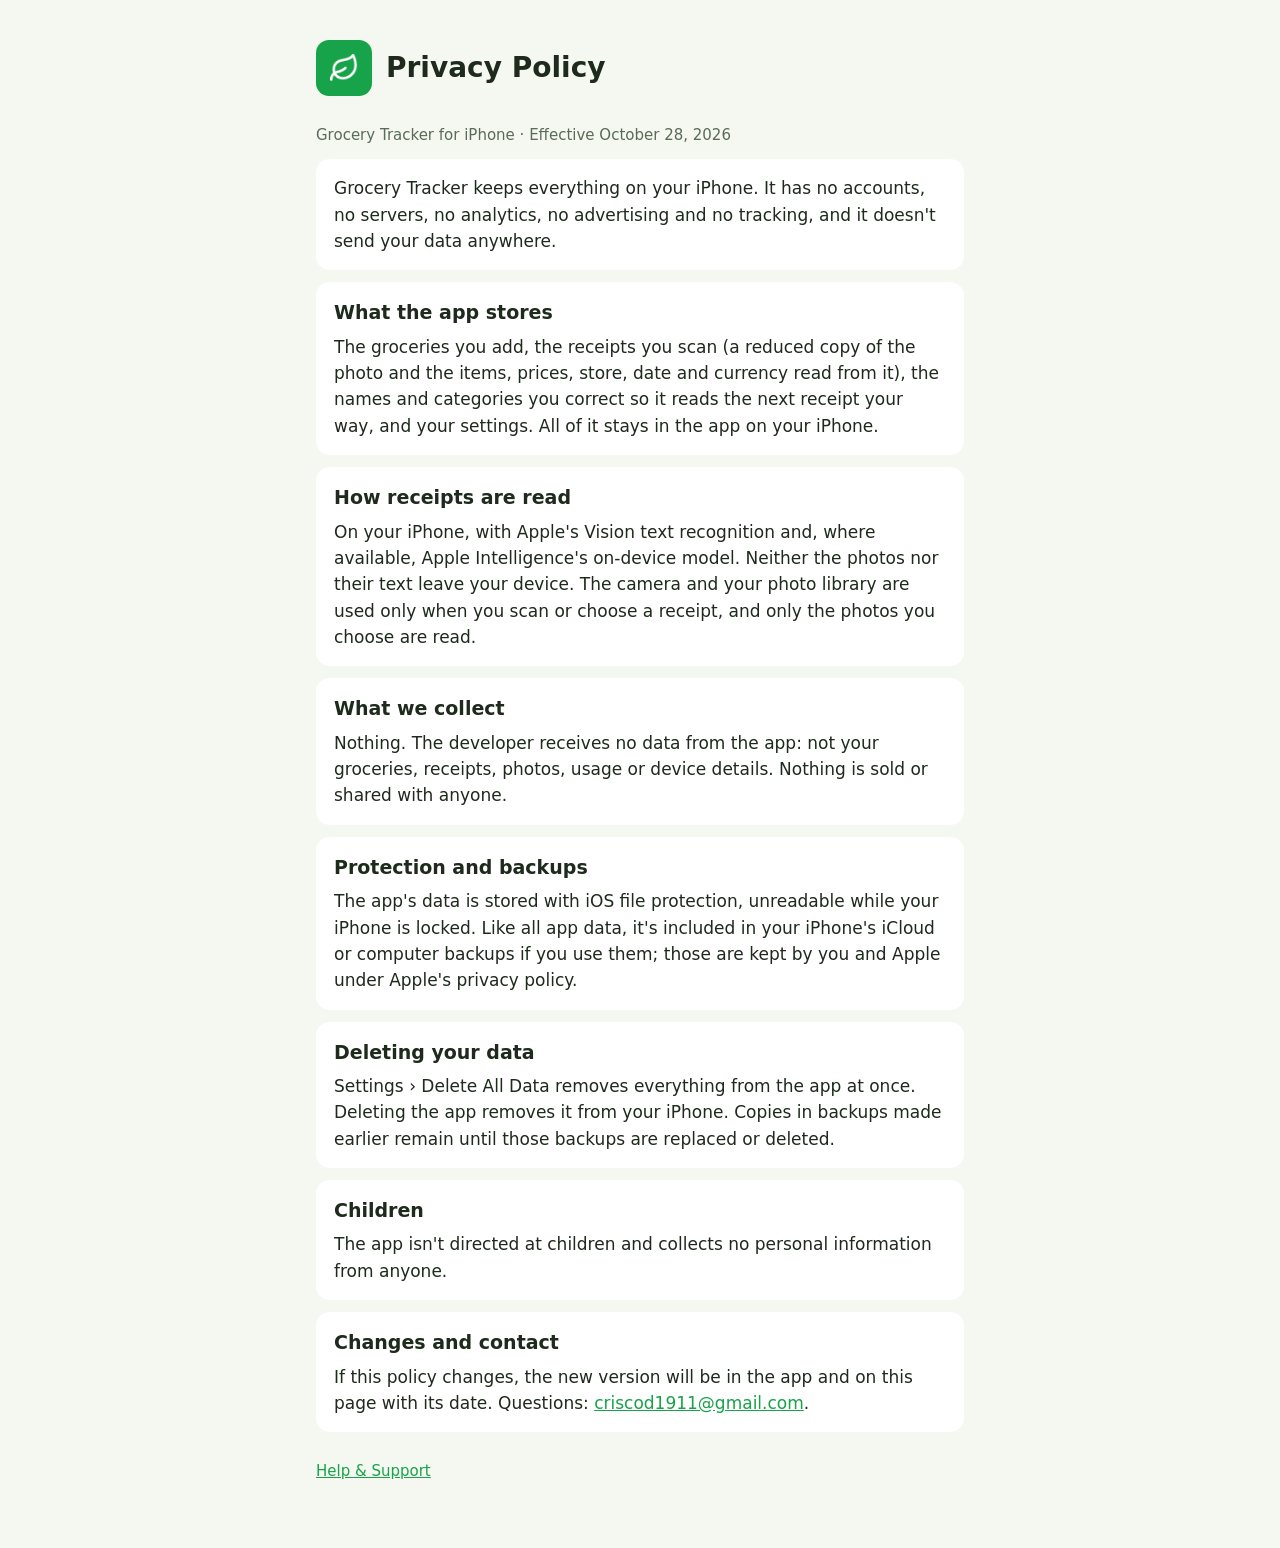
==== privacy.html @ 8bcf2699 "Grocery Tracker support and privacy pages" ====
<!doctype html>
<html lang="en">
<head>
<meta charset="utf-8">
<meta name="viewport" content="width=device-width, initial-scale=1">
<title>Privacy Policy · Grocery Tracker</title>
<link rel="stylesheet" href="style.css">
</head>
<body>
<main>
<header><img src="icon.png" alt=""><h1>Privacy Policy</h1></header>
<p class="muted">Grocery Tracker for iPhone · Effective October 28, 2026</p>

<section><p>Grocery Tracker keeps everything on your iPhone. It has no accounts, no servers, no analytics, no advertising and no tracking, and it doesn't send your data anywhere.</p></section>

<section><h2>What the app stores</h2>
<p>The groceries you add, the receipts you scan (a reduced copy of the photo and the items, prices, store, date and currency read from it), the names and categories you correct so it reads the next receipt your way, and your settings. All of it stays in the app on your iPhone.</p></section>

<section><h2>How receipts are read</h2>
<p>On your iPhone, with Apple's Vision text recognition and, where available, Apple Intelligence's on-device model. Neither the photos nor their text leave your device. The camera and your photo library are used only when you scan or choose a receipt, and only the photos you choose are read.</p></section>

<section><h2>What we collect</h2>
<p>Nothing. The developer receives no data from the app: not your groceries, receipts, photos, usage or device details. Nothing is sold or shared with anyone.</p></section>

<section><h2>Protection and backups</h2>
<p>The app's data is stored with iOS file protection, unreadable while your iPhone is locked. Like all app data, it's included in your iPhone's iCloud or computer backups if you use them; those are kept by you and Apple under Apple's privacy policy.</p></section>

<section><h2>Deleting your data</h2>
<p>Settings › Delete All Data removes everything from the app at once. Deleting the app removes it from your iPhone. Copies in backups made earlier remain until those backups are replaced or deleted.</p></section>

<section><h2>Children</h2>
<p>The app isn't directed at children and collects no personal information from anyone.</p></section>

<section><h2>Changes and contact</h2>
<p>If this policy changes, the new version will be in the app and on this page with its date. Questions: <a href="mailto:criscod1911@gmail.com">criscod1911@gmail.com</a>.</p></section>

<nav><a href="./">Help &amp; Support</a></nav>
</main>
</body>
</html>
---- style.css ----
:root { --bg: #f4f8f1; --card: #ffffff; --text: #1d2a1c; --muted: #5b6b58; --leaf: #18a24a; color-scheme: light dark; }
@media (prefers-color-scheme: dark) { :root { --bg: #0f1d14; --card: #17291d; --text: #e8f1e6; --muted: #a2b59e; --leaf: #3cc46a; } }
* { box-sizing: border-box; }
body { margin: 0; background: var(--bg); color: var(--text); font: 17px/1.55 ui-rounded, -apple-system, "SF Pro Rounded", system-ui, sans-serif; }
main { max-width: 680px; margin: 0 auto; padding: 40px 16px 64px; }
header { display: flex; align-items: center; gap: 14px; margin-bottom: 28px; }
header img { width: 56px; height: 56px; border-radius: 13px; }
h1 { font-size: 28px; margin: 0; }
h2 { font-size: 19px; margin: 0 0 6px; }
section { background: var(--card); border-radius: 14px; padding: 16px 18px; margin: 12px 0; }
p { margin: 0; }
p + p { margin-top: 8px; }
.muted { color: var(--muted); font-size: 15px; }
a { color: var(--leaf); }
nav { margin-top: 28px; font-size: 15px; }
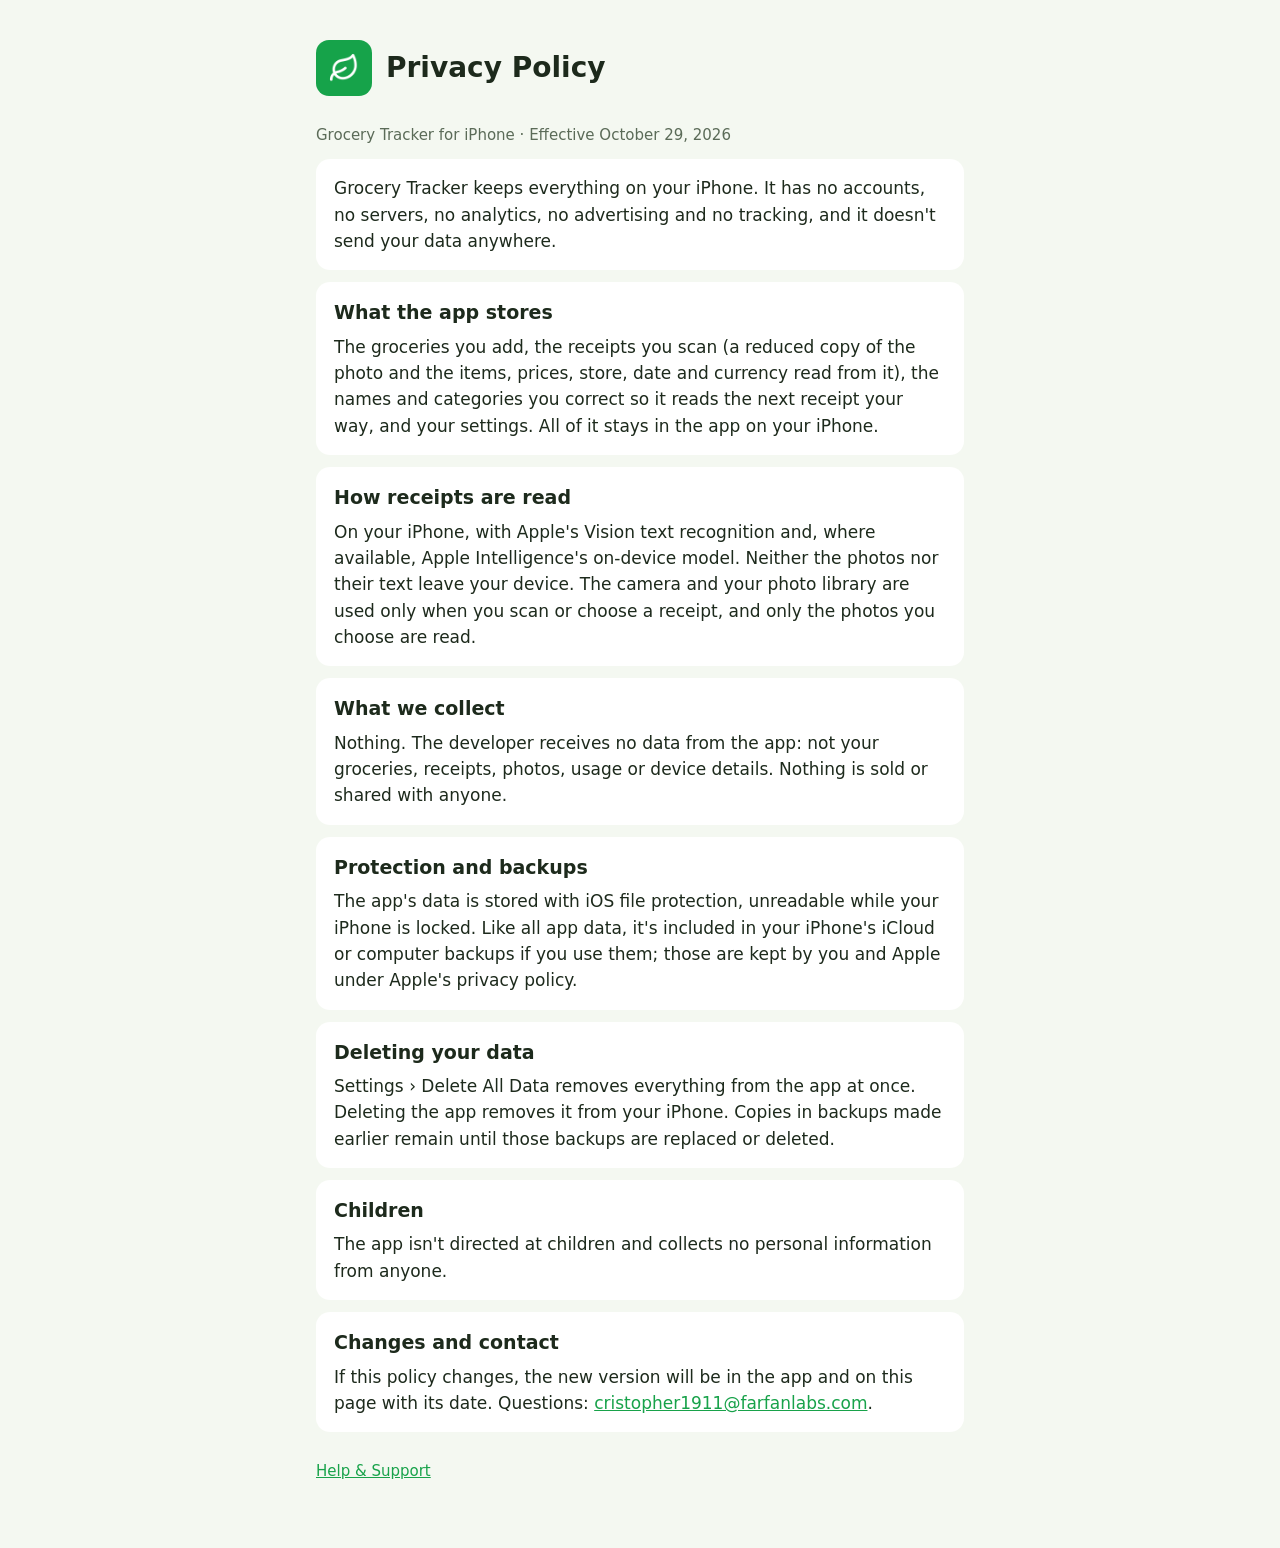
==== commit 5d7fb4f0: "Update support and privacy contact to Farfan Labs email" ====
--- a/privacy.html
+++ b/privacy.html
@@ -9,7 +9,7 @@
 <body>
 <main>
 <header><img src="icon.png" alt=""><h1>Privacy Policy</h1></header>
-<p class="muted">Grocery Tracker for iPhone · Effective October 28, 2026</p>
+<p class="muted">Grocery Tracker for iPhone · Effective October 29, 2026</p>
 
 <section><p>Grocery Tracker keeps everything on your iPhone. It has no accounts, no servers, no analytics, no advertising and no tracking, and it doesn't send your data anywhere.</p></section>
 
@@ -32,7 +32,7 @@
 <p>The app isn't directed at children and collects no personal information from anyone.</p></section>
 
 <section><h2>Changes and contact</h2>
-<p>If this policy changes, the new version will be in the app and on this page with its date. Questions: <a href="mailto:criscod1911@gmail.com">criscod1911@gmail.com</a>.</p></section>
+<p>If this policy changes, the new version will be in the app and on this page with its date. Questions: <a href="mailto:cristopher1911@farfanlabs.com">cristopher1911@farfanlabs.com</a>.</p></section>
 
 <nav><a href="./">Help &amp; Support</a></nav>
 </main>
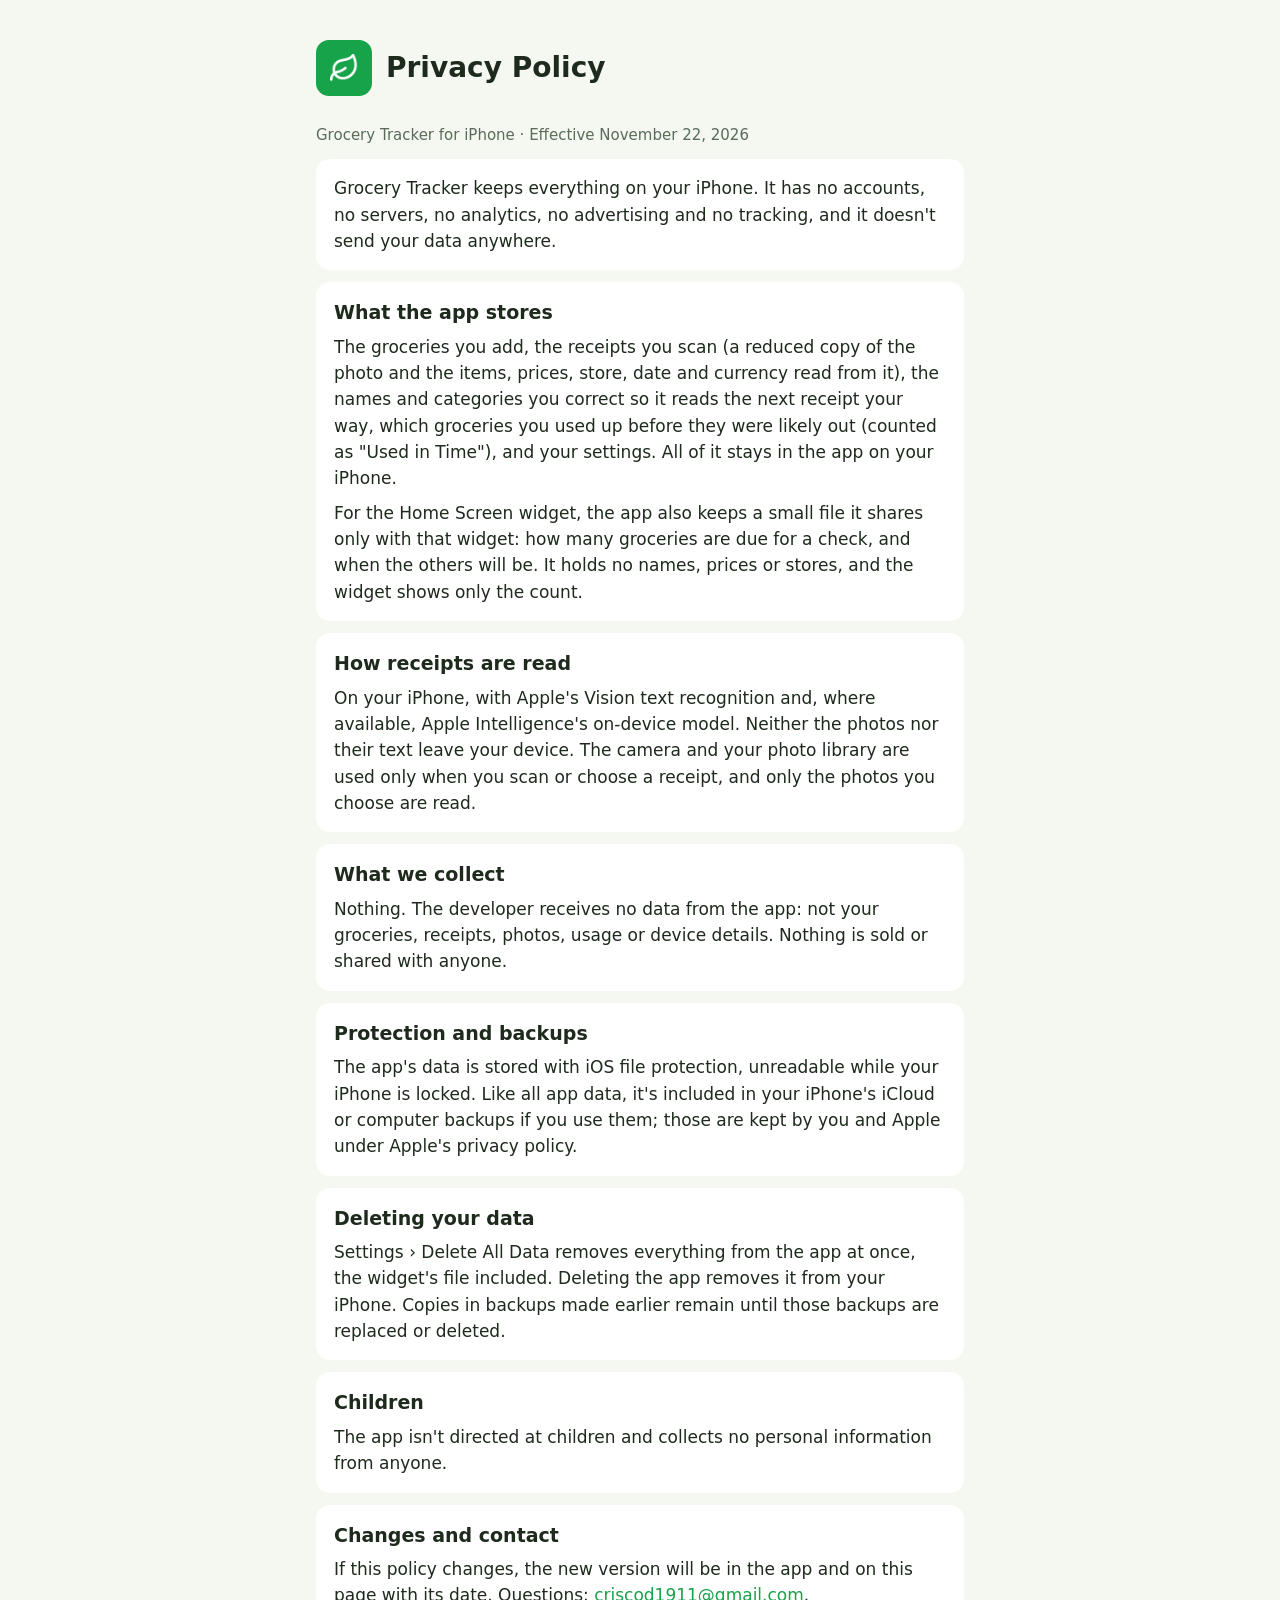
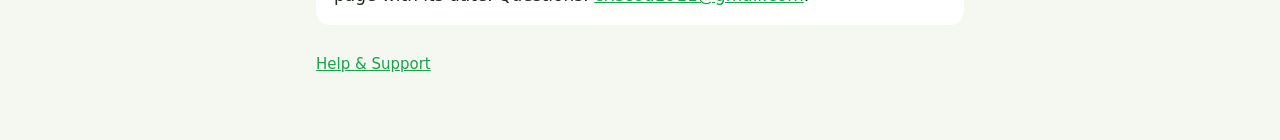
==== commit 74bf5e57: "The privacy policy matches the app's, effective November 22, 2026, with the app's contact address - " ====
--- a/privacy.html
+++ b/privacy.html
@@ -9,12 +9,13 @@
 <body>
 <main>
 <header><img src="icon.png" alt=""><h1>Privacy Policy</h1></header>
-<p class="muted">Grocery Tracker for iPhone · Effective October 29, 2026</p>
+<p class="muted">Grocery Tracker for iPhone · Effective November 22, 2026</p>
 
 <section><p>Grocery Tracker keeps everything on your iPhone. It has no accounts, no servers, no analytics, no advertising and no tracking, and it doesn't send your data anywhere.</p></section>
 
 <section><h2>What the app stores</h2>
-<p>The groceries you add, the receipts you scan (a reduced copy of the photo and the items, prices, store, date and currency read from it), the names and categories you correct so it reads the next receipt your way, and your settings. All of it stays in the app on your iPhone.</p></section>
+<p>The groceries you add, the receipts you scan (a reduced copy of the photo and the items, prices, store, date and currency read from it), the names and categories you correct so it reads the next receipt your way, which groceries you used up before they were likely out (counted as "Used in Time"), and your settings. All of it stays in the app on your iPhone.</p>
+<p>For the Home Screen widget, the app also keeps a small file it shares only with that widget: how many groceries are due for a check, and when the others will be. It holds no names, prices or stores, and the widget shows only the count.</p></section>
 
 <section><h2>How receipts are read</h2>
 <p>On your iPhone, with Apple's Vision text recognition and, where available, Apple Intelligence's on-device model. Neither the photos nor their text leave your device. The camera and your photo library are used only when you scan or choose a receipt, and only the photos you choose are read.</p></section>
@@ -26,13 +27,13 @@
 <p>The app's data is stored with iOS file protection, unreadable while your iPhone is locked. Like all app data, it's included in your iPhone's iCloud or computer backups if you use them; those are kept by you and Apple under Apple's privacy policy.</p></section>
 
 <section><h2>Deleting your data</h2>
-<p>Settings › Delete All Data removes everything from the app at once. Deleting the app removes it from your iPhone. Copies in backups made earlier remain until those backups are replaced or deleted.</p></section>
+<p>Settings › Delete All Data removes everything from the app at once, the widget's file included. Deleting the app removes it from your iPhone. Copies in backups made earlier remain until those backups are replaced or deleted.</p></section>
 
 <section><h2>Children</h2>
 <p>The app isn't directed at children and collects no personal information from anyone.</p></section>
 
 <section><h2>Changes and contact</h2>
-<p>If this policy changes, the new version will be in the app and on this page with its date. Questions: <a href="mailto:cristopher1911@farfanlabs.com">cristopher1911@farfanlabs.com</a>.</p></section>
+<p>If this policy changes, the new version will be in the app and on this page with its date. Questions: <a href="mailto:criscod1911@gmail.com">criscod1911@gmail.com</a>.</p></section>
 
 <nav><a href="./">Help &amp; Support</a></nav>
 </main>
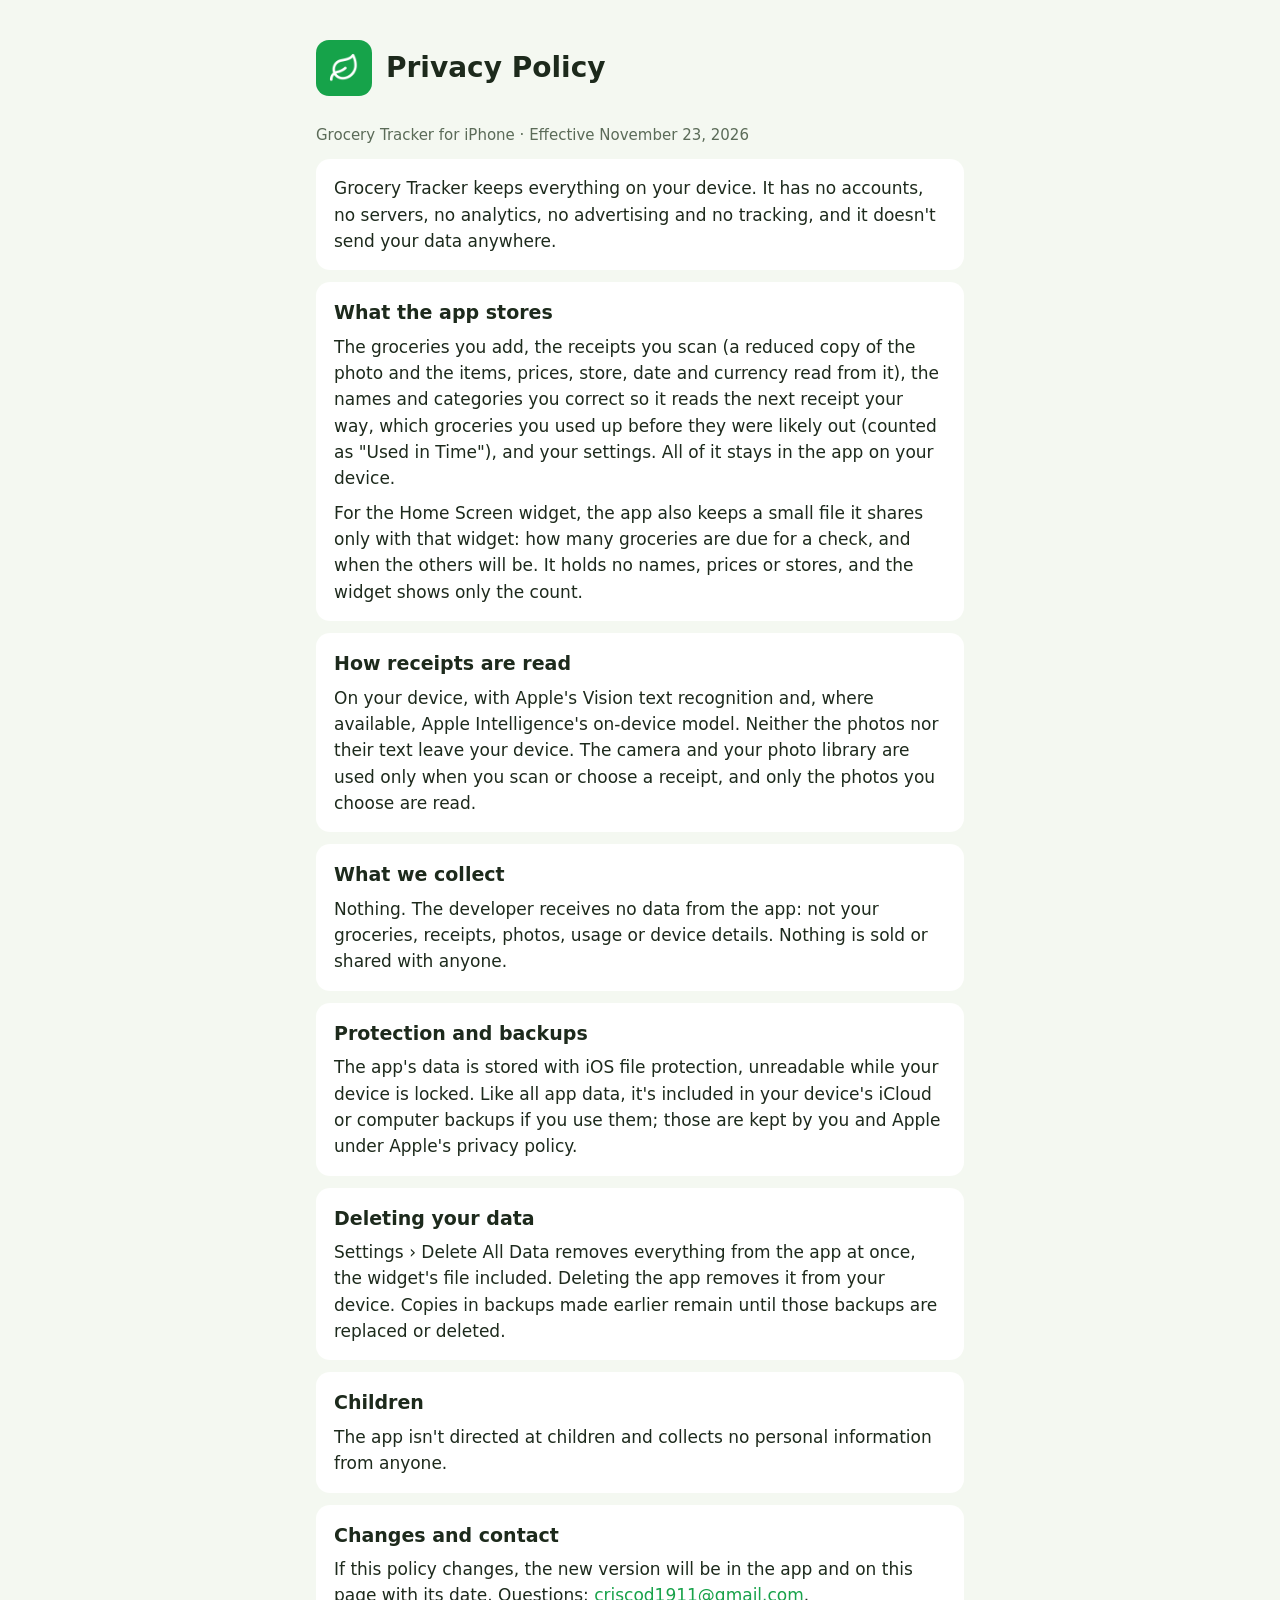
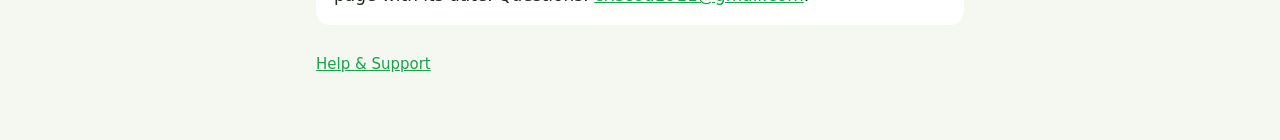
==== commit 721a879a: "The privacy policy says "your device" where it said "your iPhone", effective November 23, 2026" ====
--- a/privacy.html
+++ b/privacy.html
@@ -9,25 +9,25 @@
 <body>
 <main>
 <header><img src="icon.png" alt=""><h1>Privacy Policy</h1></header>
-<p class="muted">Grocery Tracker for iPhone · Effective November 22, 2026</p>
+<p class="muted">Grocery Tracker for iPhone · Effective November 23, 2026</p>
 
-<section><p>Grocery Tracker keeps everything on your iPhone. It has no accounts, no servers, no analytics, no advertising and no tracking, and it doesn't send your data anywhere.</p></section>
+<section><p>Grocery Tracker keeps everything on your device. It has no accounts, no servers, no analytics, no advertising and no tracking, and it doesn't send your data anywhere.</p></section>
 
 <section><h2>What the app stores</h2>
-<p>The groceries you add, the receipts you scan (a reduced copy of the photo and the items, prices, store, date and currency read from it), the names and categories you correct so it reads the next receipt your way, which groceries you used up before they were likely out (counted as "Used in Time"), and your settings. All of it stays in the app on your iPhone.</p>
+<p>The groceries you add, the receipts you scan (a reduced copy of the photo and the items, prices, store, date and currency read from it), the names and categories you correct so it reads the next receipt your way, which groceries you used up before they were likely out (counted as "Used in Time"), and your settings. All of it stays in the app on your device.</p>
 <p>For the Home Screen widget, the app also keeps a small file it shares only with that widget: how many groceries are due for a check, and when the others will be. It holds no names, prices or stores, and the widget shows only the count.</p></section>
 
 <section><h2>How receipts are read</h2>
-<p>On your iPhone, with Apple's Vision text recognition and, where available, Apple Intelligence's on-device model. Neither the photos nor their text leave your device. The camera and your photo library are used only when you scan or choose a receipt, and only the photos you choose are read.</p></section>
+<p>On your device, with Apple's Vision text recognition and, where available, Apple Intelligence's on-device model. Neither the photos nor their text leave your device. The camera and your photo library are used only when you scan or choose a receipt, and only the photos you choose are read.</p></section>
 
 <section><h2>What we collect</h2>
 <p>Nothing. The developer receives no data from the app: not your groceries, receipts, photos, usage or device details. Nothing is sold or shared with anyone.</p></section>
 
 <section><h2>Protection and backups</h2>
-<p>The app's data is stored with iOS file protection, unreadable while your iPhone is locked. Like all app data, it's included in your iPhone's iCloud or computer backups if you use them; those are kept by you and Apple under Apple's privacy policy.</p></section>
+<p>The app's data is stored with iOS file protection, unreadable while your device is locked. Like all app data, it's included in your device's iCloud or computer backups if you use them; those are kept by you and Apple under Apple's privacy policy.</p></section>
 
 <section><h2>Deleting your data</h2>
-<p>Settings › Delete All Data removes everything from the app at once, the widget's file included. Deleting the app removes it from your iPhone. Copies in backups made earlier remain until those backups are replaced or deleted.</p></section>
+<p>Settings › Delete All Data removes everything from the app at once, the widget's file included. Deleting the app removes it from your device. Copies in backups made earlier remain until those backups are replaced or deleted.</p></section>
 
 <section><h2>Children</h2>
 <p>The app isn't directed at children and collects no personal information from anyone.</p></section>
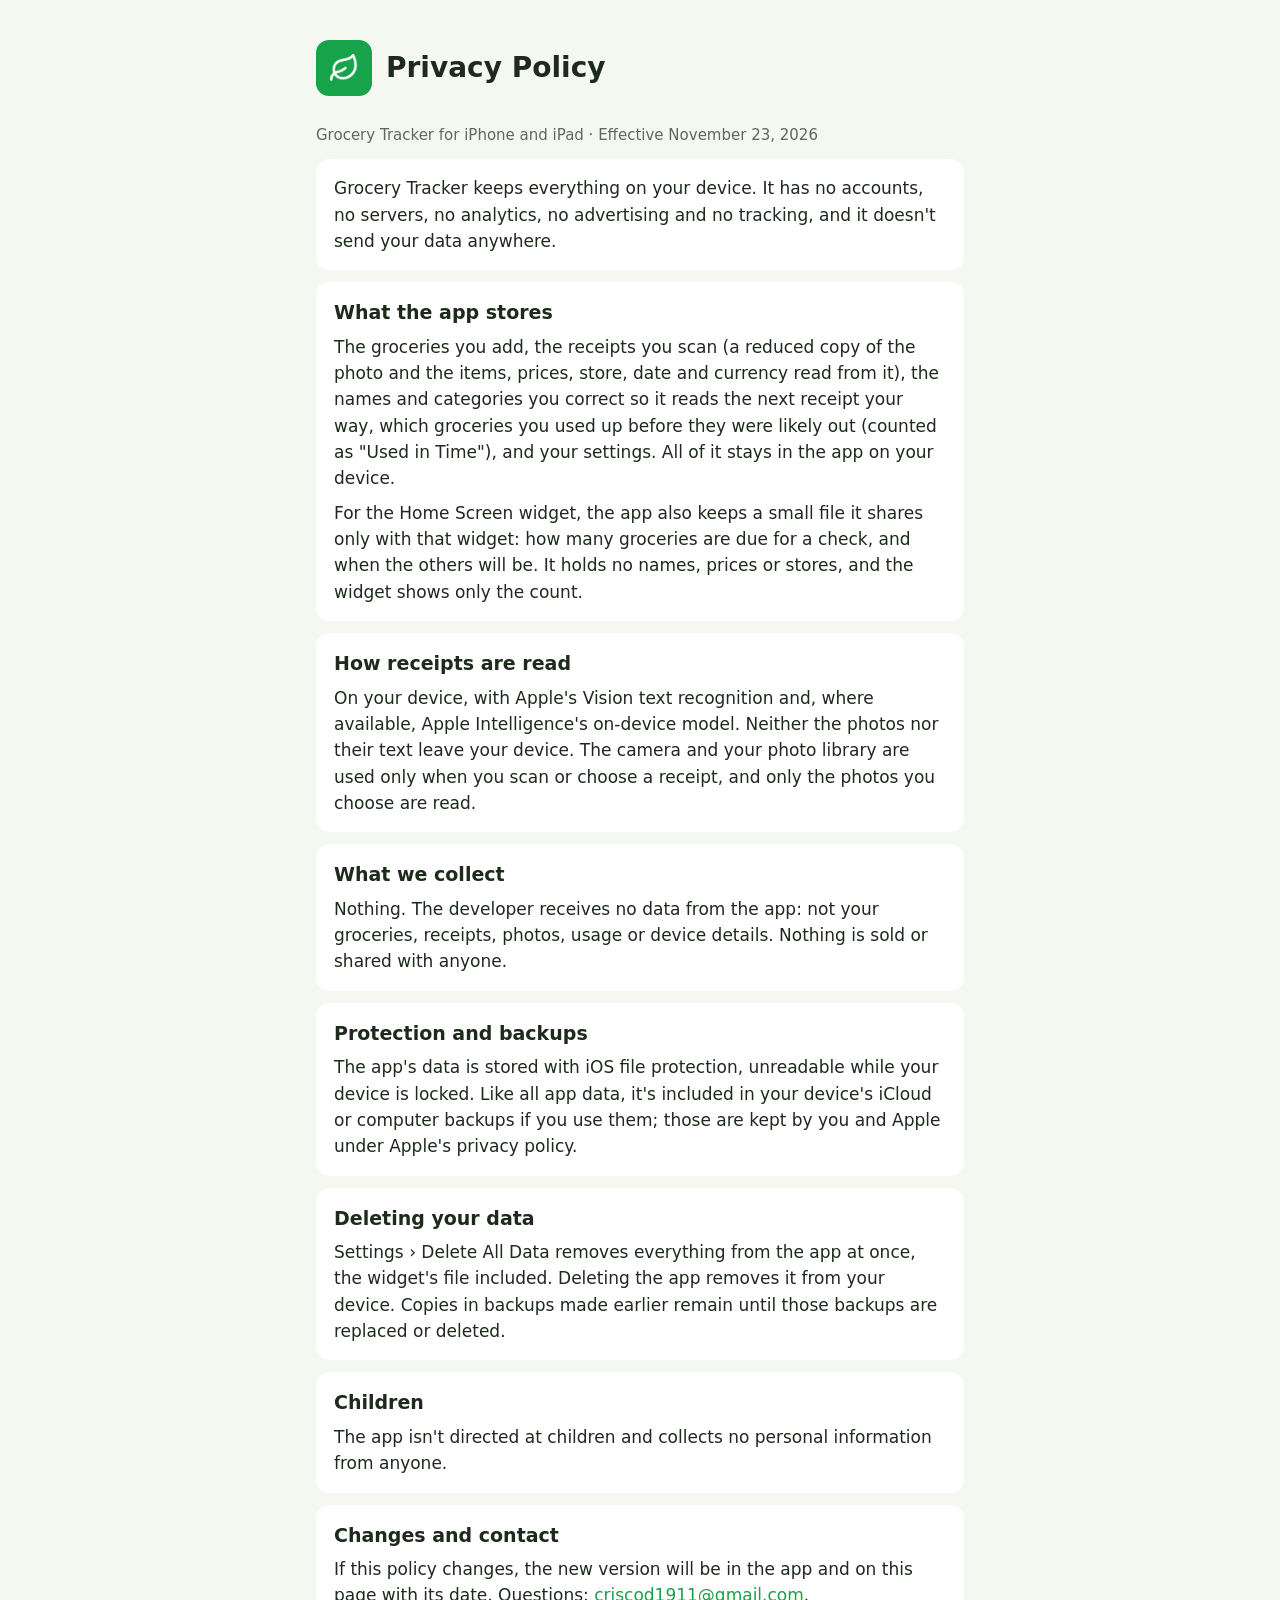
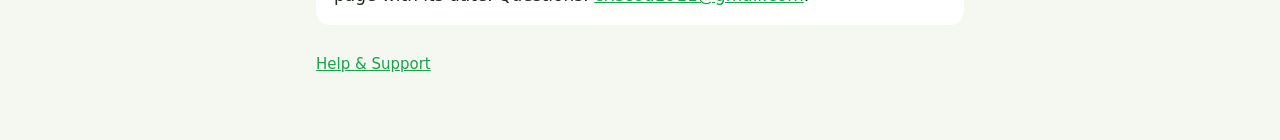
==== commit 3fb31995: "The website says the app is for iPhone and iPad" ====
--- a/privacy.html
+++ b/privacy.html
@@ -9,7 +9,7 @@
 <body>
 <main>
 <header><img src="icon.png" alt=""><h1>Privacy Policy</h1></header>
-<p class="muted">Grocery Tracker for iPhone · Effective November 23, 2026</p>
+<p class="muted">Grocery Tracker for iPhone and iPad · Effective November 23, 2026</p>
 
 <section><p>Grocery Tracker keeps everything on your device. It has no accounts, no servers, no analytics, no advertising and no tracking, and it doesn't send your data anywhere.</p></section>
 
